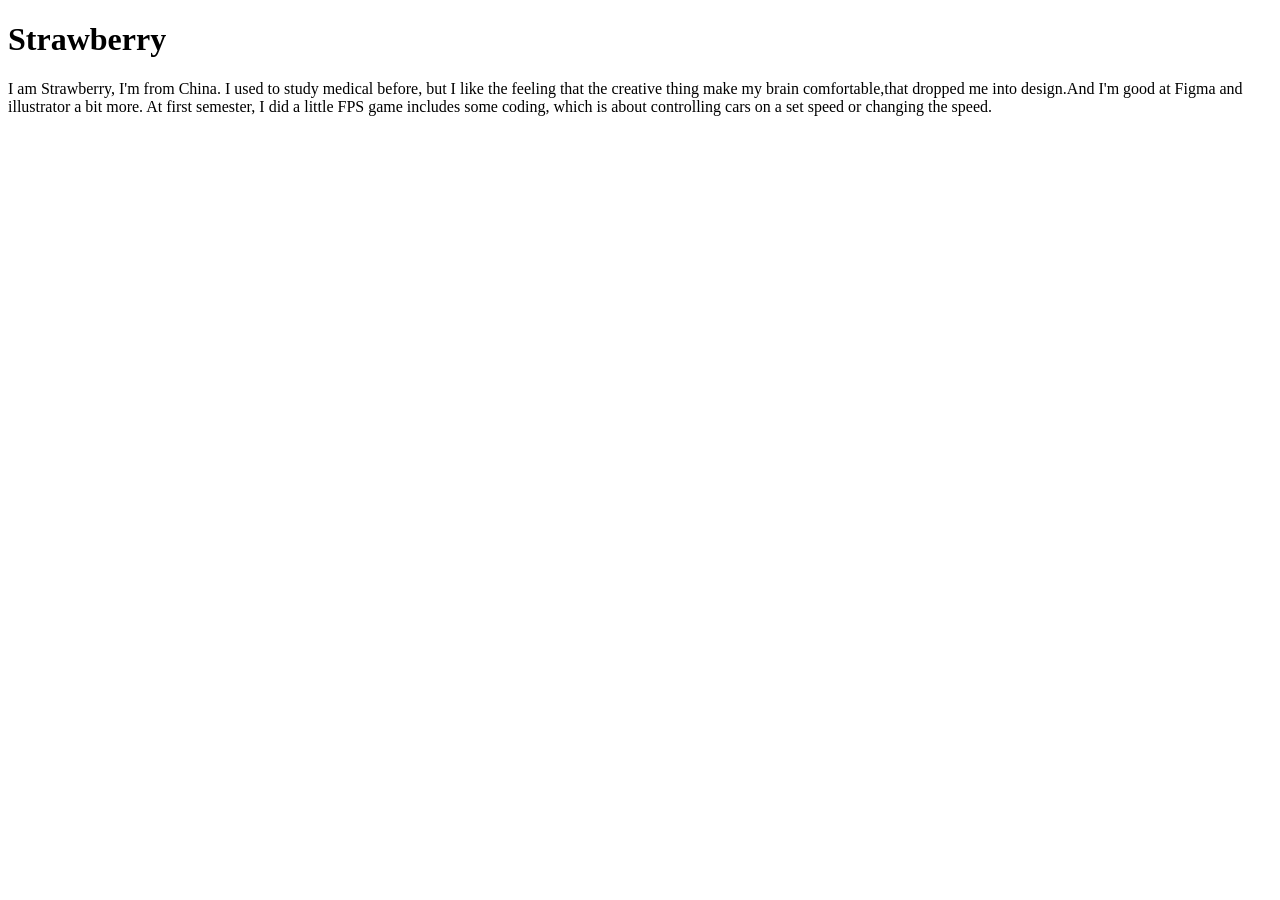
==== Index.html @ 2596ed48 "setup index" ====
<!DOCTYPE html>
<html lang="en">
<head>
    <meta charset="UTF-8">
    <title>Introduction</title>
</head>
<h1>Strawberry</h1>
<body>
I am Strawberry, I'm from China. I used to study medical before, but I like
the feeling that the creative thing make my brain comfortable,that dropped
me into design.And I'm good at Figma and illustrator a bit more. At first
semester, I did a little FPS game includes some coding, which is about
controlling cars on a set speed or changing the speed.
</body>
</html>
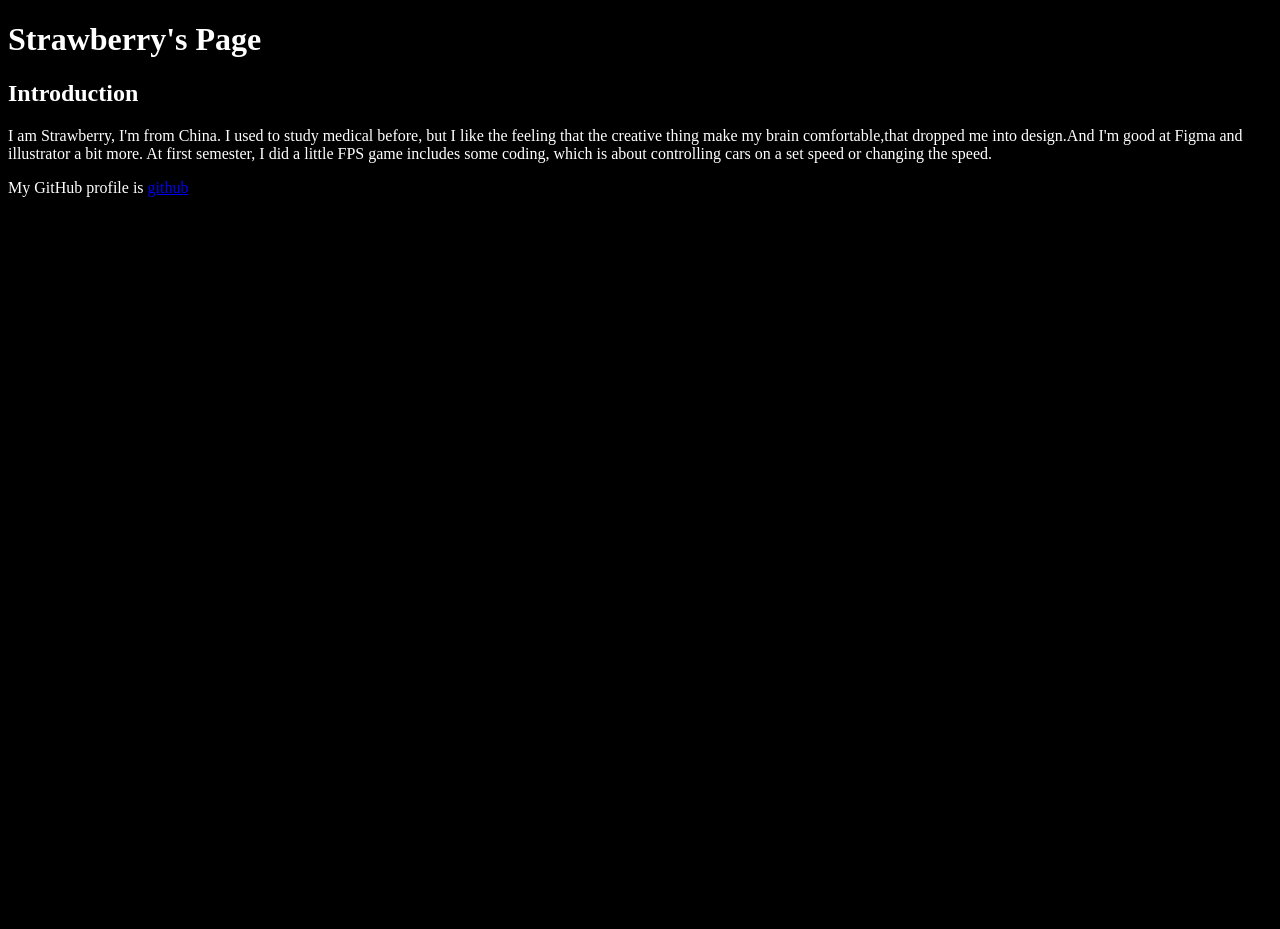
==== commit a8277d80: "setup" ====
--- a/Index.html
+++ b/Index.html
@@ -2,14 +2,27 @@
 <html lang="en">
 <head>
     <meta charset="UTF-8">
+    <link rel="stylesheet" href="reset.css">
+    <link rel="stylesheet" href="style.css">
+    <link rel="icon" type="image/png" href="./assets/icons/favicon.png">
     <title>Introduction</title>
 </head>
-<h1>Strawberry</h1>
 <body>
-I am Strawberry, I'm from China. I used to study medical before, but I like
-the feeling that the creative thing make my brain comfortable,that dropped
-me into design.And I'm good at Figma and illustrator a bit more. At first
-semester, I did a little FPS game includes some coding, which is about
-controlling cars on a set speed or changing the speed.
+<h1>Strawberry's Page</h1>
+
+<section>
+    <h2>Introduction</h2>
+    <p>
+        I am Strawberry, I'm from China. I used to study medical before, but I like
+        the feeling that the creative thing make my brain comfortable,that dropped
+        me into design.And I'm good at Figma and illustrator a bit more. At first
+        semester, I did a little FPS game includes some coding, which is about
+        controlling cars on a set speed or changing the speed.
+    </p>
+</section>
+<section>
+    My GitHub profile is
+    <a href="https://github.com/s4117390" target="_blank">github</a>
+</section>
 </body>
 </html>
--- a/style.css
+++ b/style.css
@@ -0,0 +1,4 @@
+body {
+    background-color: black;
+    color: white;
+}
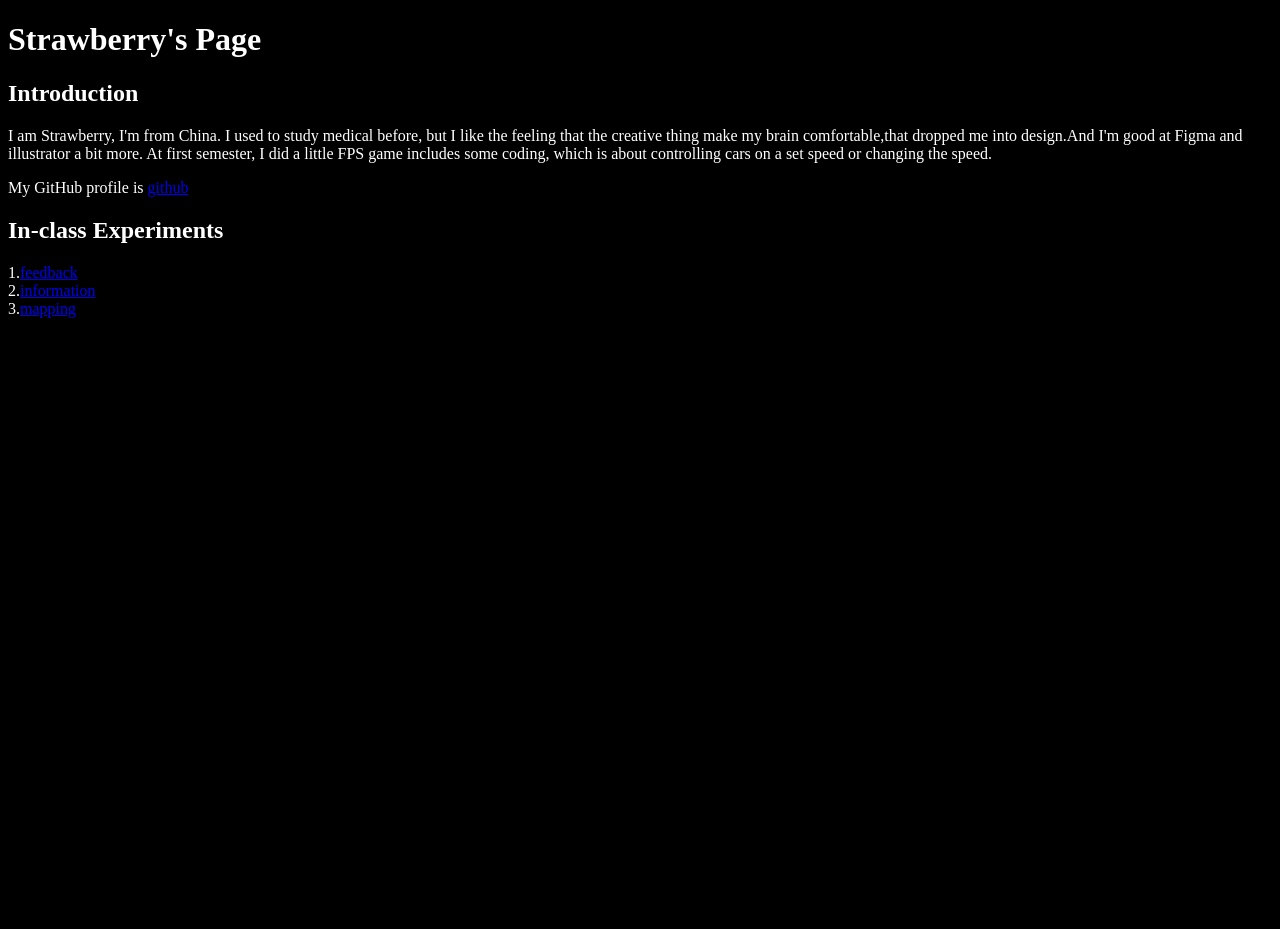
==== commit 2891711f: "setup" ====
--- a/Index.html
+++ b/Index.html
@@ -24,5 +24,19 @@
     My GitHub profile is
     <a href="https://github.com/s4117390" target="_blank">github</a>
 </section>
+
+<h2>In-class Experiments</h2>
+
+<section>
+    1.<a href="./feedbackDesignExperiment" target="_blank">feedback</a>
+</section>
+
+<section>
+    2.<a href="./informationDesignExperiment" target="_blank">information</a>
+</section>
+
+<section>
+    3.<a href="./mappingDesignExperiment" target="_blank">mapping</a>
+</section>
 </body>
 </html>
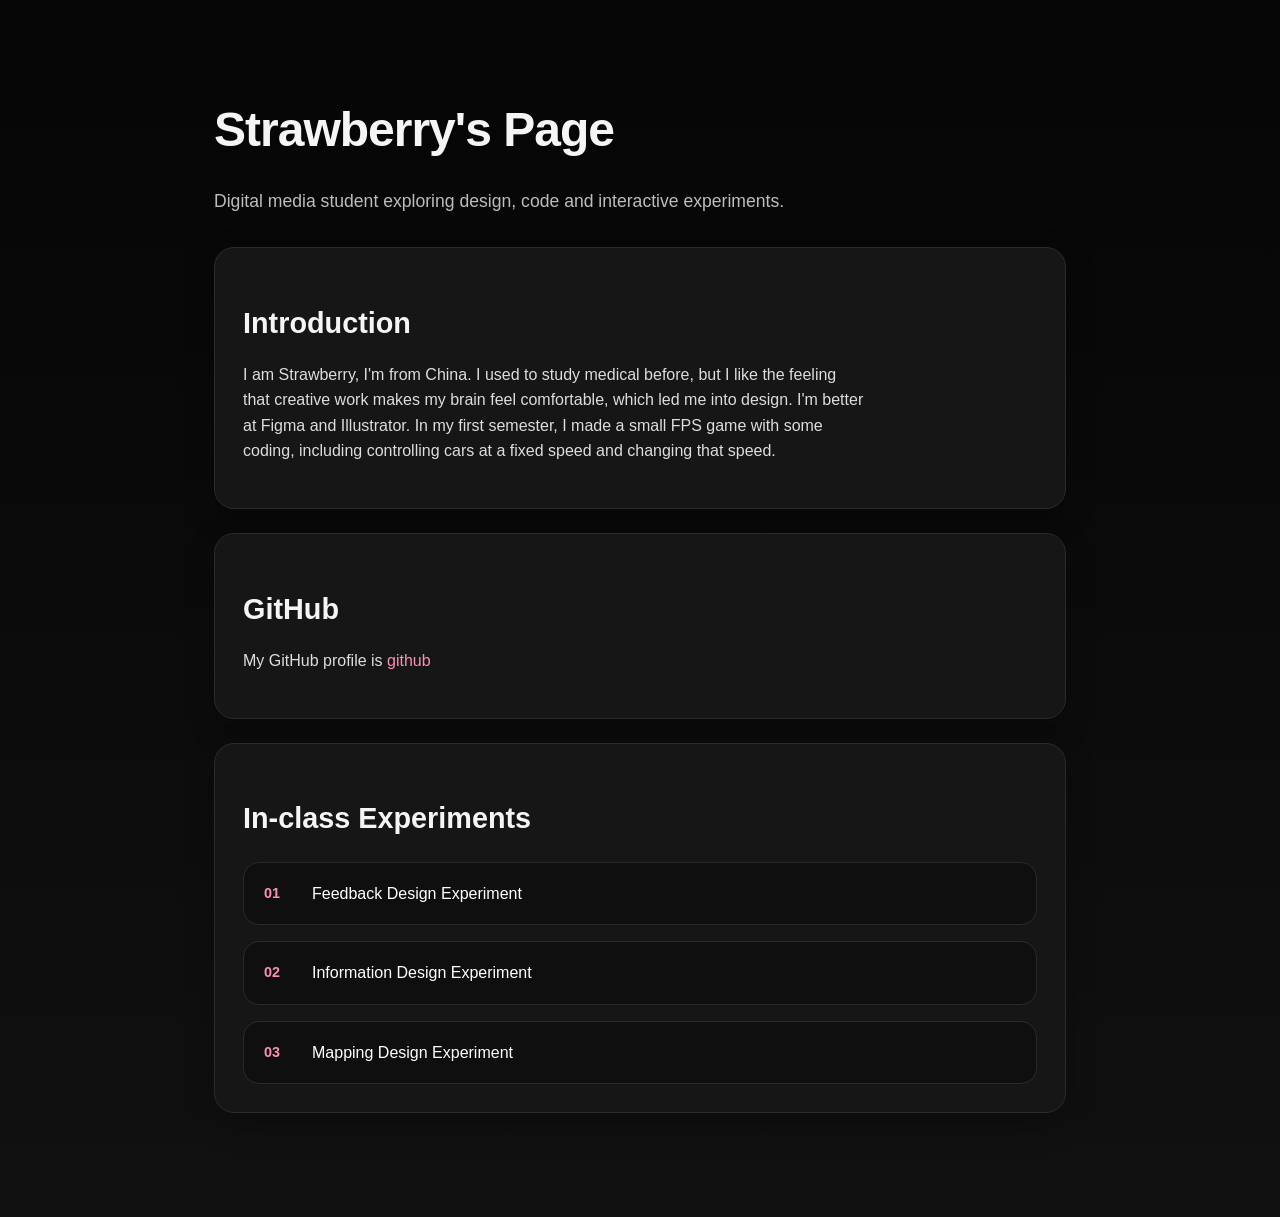
==== commit a531373e: "1" ====
--- a/Index.html
+++ b/Index.html
@@ -8,35 +8,50 @@
     <title>Introduction</title>
 </head>
 <body>
-<h1>Strawberry's Page</h1>
+<main class="page">
+    <header class="hero">
+        <h1>Strawberry's Page</h1>
+        <p class="subtitle">Digital media student exploring design, code and interactive experiments.</p>
+    </header>
 
-<section>
-    <h2>Introduction</h2>
-    <p>
-        I am Strawberry, I'm from China. I used to study medical before, but I like
-        the feeling that the creative thing make my brain comfortable,that dropped
-        me into design.And I'm good at Figma and illustrator a bit more. At first
-        semester, I did a little FPS game includes some coding, which is about
-        controlling cars on a set speed or changing the speed.
-    </p>
-</section>
-<section>
-    My GitHub profile is
-    <a href="https://github.com/s4117390" target="_blank">github</a>
-</section>
+    <section class="card">
+        <h2>Introduction</h2>
+        <p>
+            I am Strawberry, I'm from China. I used to study medical before, but I like
+            the feeling that creative work makes my brain feel comfortable, which led me
+            into design. I'm better at Figma and Illustrator. In my first semester, I made
+            a small FPS game with some coding, including controlling cars at a fixed speed
+            and changing that speed.
+        </p>
+    </section>
 
-<h2>In-class Experiments</h2>
+    <section class="card">
+        <h2>GitHub</h2>
+        <p>
+            My GitHub profile is
+            <a href="https://github.com/s4117390" target="_blank">github</a>
+        </p>
+    </section>
 
-<section>
-    1.<a href="./feedbackDesignExperiment" target="_blank">feedback</a>
-</section>
+    <section class="card">
+        <h2>In-class Experiments</h2>
+        <div class="experiment-list">
+            <a class="experiment-card" href="./feedbackDesignExperiment/toneJS-template-main" target="_blank">
+                <span class="number">01</span>
+                <span class="text">Feedback Design Experiment</span>
+            </a>
 
-<section>
-    2.<a href="./informationDesignExperiment" target="_blank">information</a>
-</section>
+            <a class="experiment-card" href="./informationDesignExperiment/informationDesignExperiment" target="_blank">
+                <span class="number">02</span>
+                <span class="text">Information Design Experiment</span>
+            </a>
 
-<section>
-    3.<a href="./mappingDesignExperiment" target="_blank">mapping</a>
-</section>
+            <a class="experiment-card" href="./mappingDesignExperiment/mappingDesignExperiment" target="_blank">
+                <span class="number">03</span>
+                <span class="text">Mapping Design Experiment</span>
+            </a>
+        </div>
+    </section>
+</main>
 </body>
 </html>
--- a/style.css
+++ b/style.css
@@ -1,4 +1,94 @@
 body {
-    background-color: black;
-    color: white;
+    margin: 0;
+    font-family: Arial, Helvetica, sans-serif;
+    background: linear-gradient(180deg, #050505 0%, #111111 100%);
+    color: #f5f5f5;
+    line-height: 1.6;
+}
+
+.page {
+    max-width: 900px;
+    margin: 0 auto;
+    padding: 60px 24px 80px;
+}
+
+.hero {
+    margin-bottom: 32px;
+}
+
+.hero h1 {
+    font-size: 3rem;
+    margin-bottom: 12px;
+    letter-spacing: -1px;
+}
+
+.subtitle {
+    color: #bdbdbd;
+    font-size: 1.1rem;
+    max-width: 600px;
+}
+
+.card {
+    background: #161616;
+    border: 1px solid #2b2b2b;
+    border-radius: 20px;
+    padding: 28px;
+    margin-bottom: 24px;
+    box-shadow: 0 10px 30px rgba(0, 0, 0, 0.25);
+}
+
+h2 {
+    font-size: 1.8rem;
+    margin-bottom: 16px;
+}
+
+p {
+    color: #dddddd;
+    max-width: 70ch;
+}
+
+a {
+    color: #ff8fb1;
+    text-decoration: none;
+    transition: 0.2s ease;
+}
+
+a:hover {
+    color: #ffd1df;
+    text-decoration: underline;
+}
+
+.experiment-list {
+    display: grid;
+    gap: 16px;
+    margin-top: 20px;
+}
+
+.experiment-card {
+    display: flex;
+    align-items: center;
+    gap: 16px;
+    background: #0f0f0f;
+    border: 1px solid #2a2a2a;
+    border-radius: 16px;
+    padding: 18px 20px;
+    color: #ffffff;
+    text-decoration: none;
+}
+
+.experiment-card:hover {
+    transform: translateY(-2px);
+    border-color: #ff8fb1;
+    text-decoration: none;
+}
+
+.number {
+    font-size: 0.9rem;
+    color: #ff8fb1;
+    font-weight: bold;
+    min-width: 32px;
+}
+
+.text {
+    font-size: 1rem;
 }
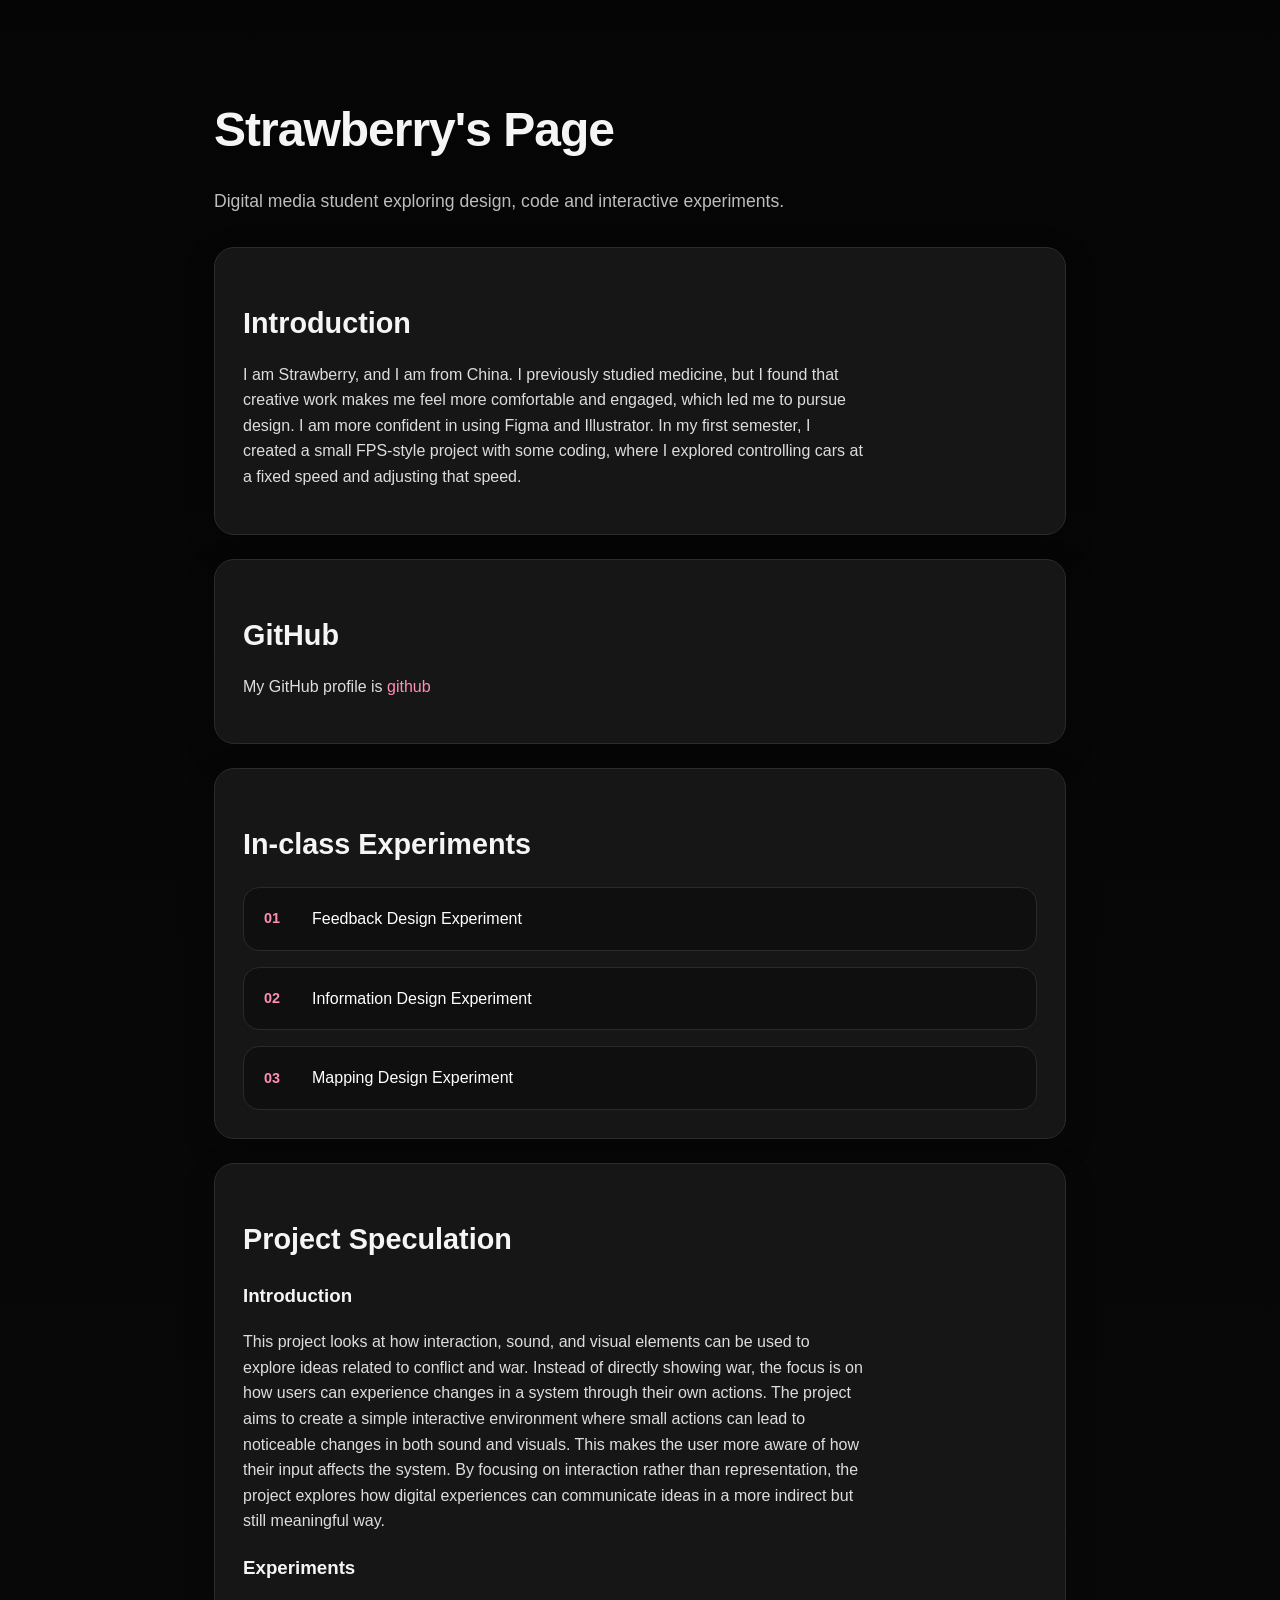
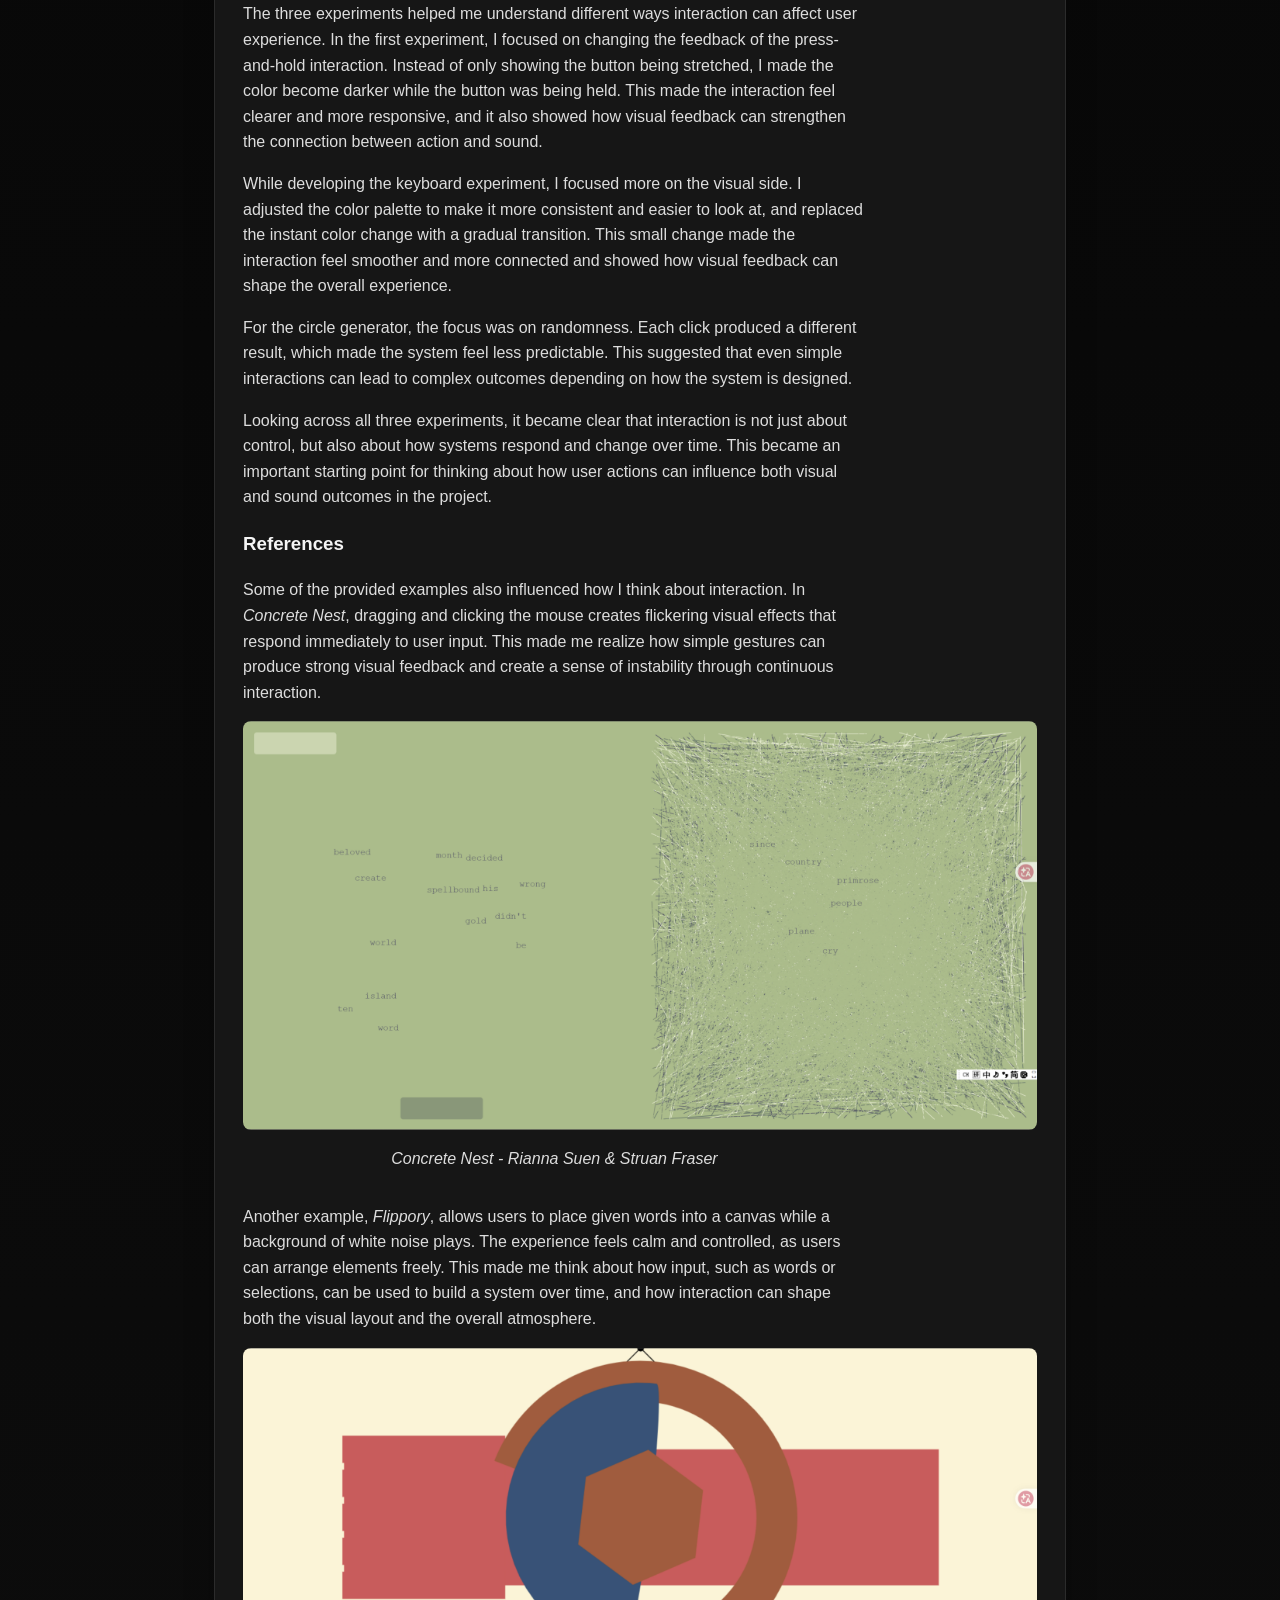
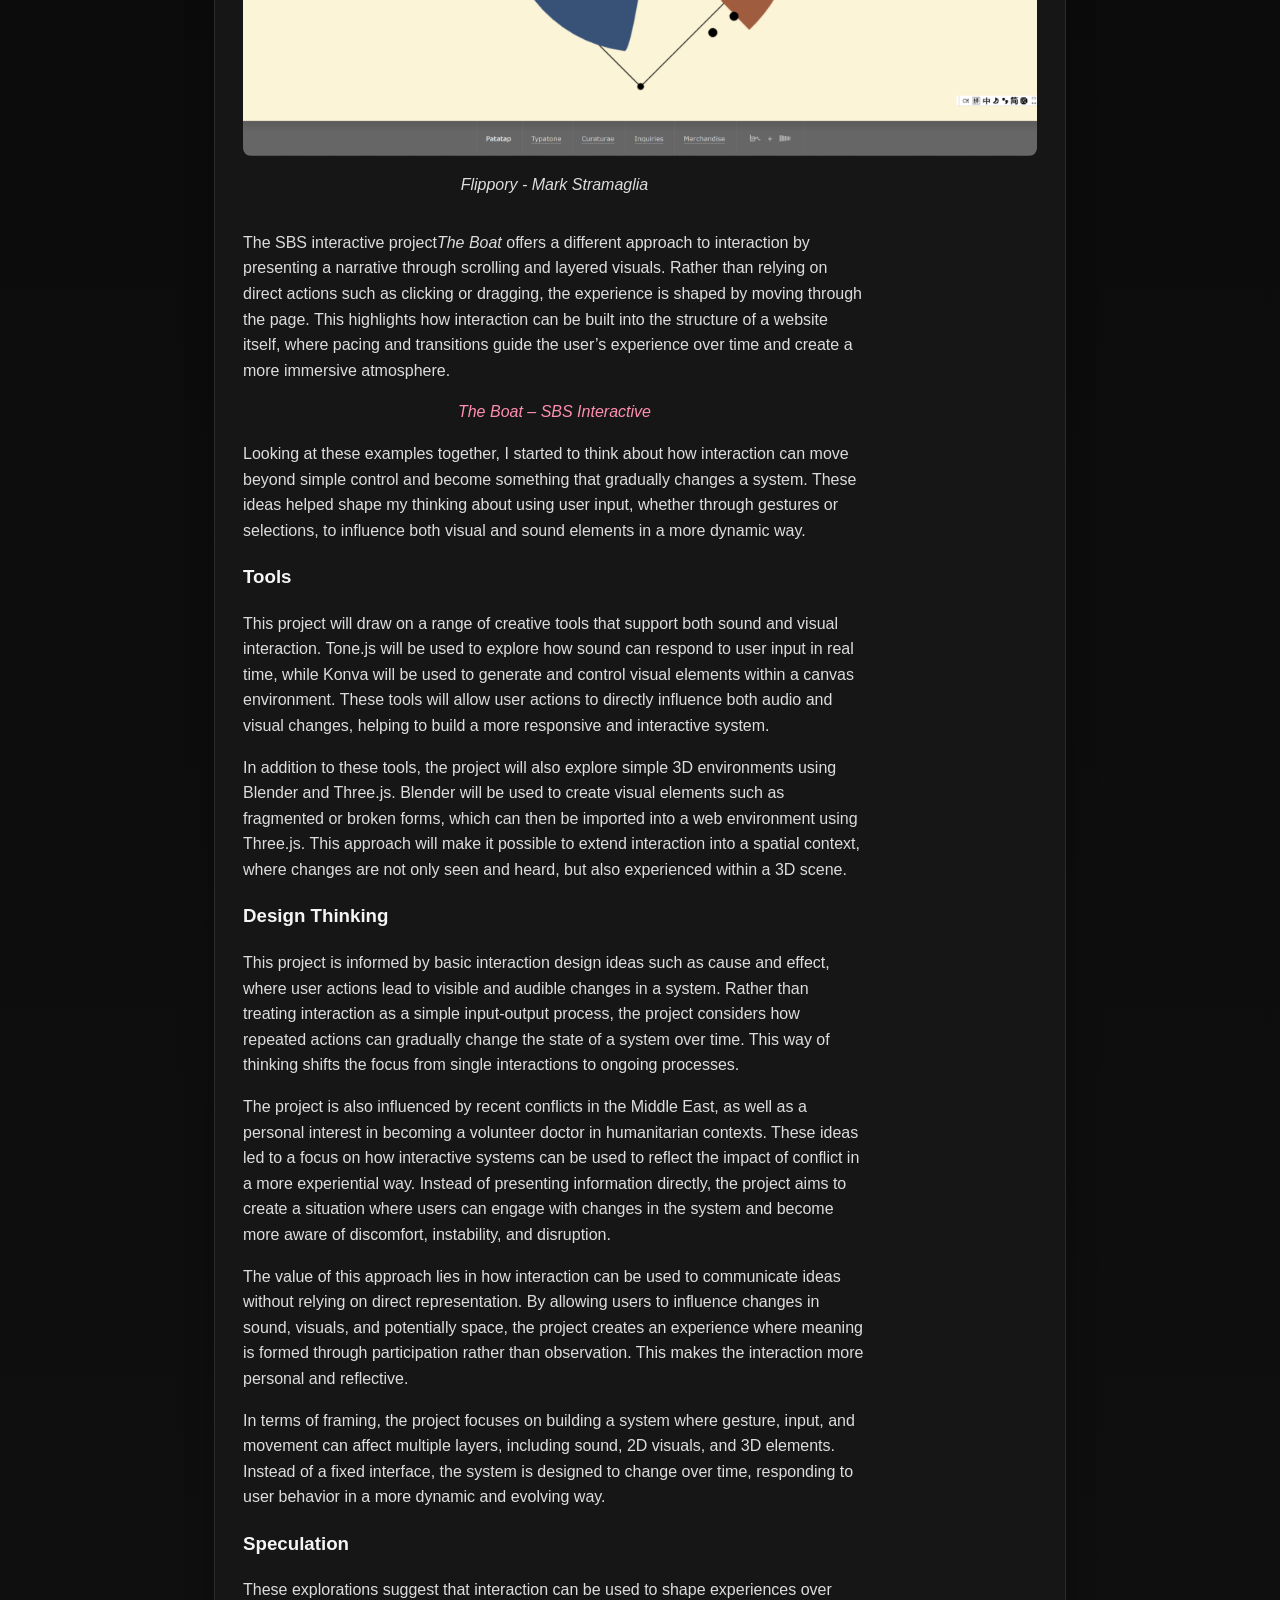
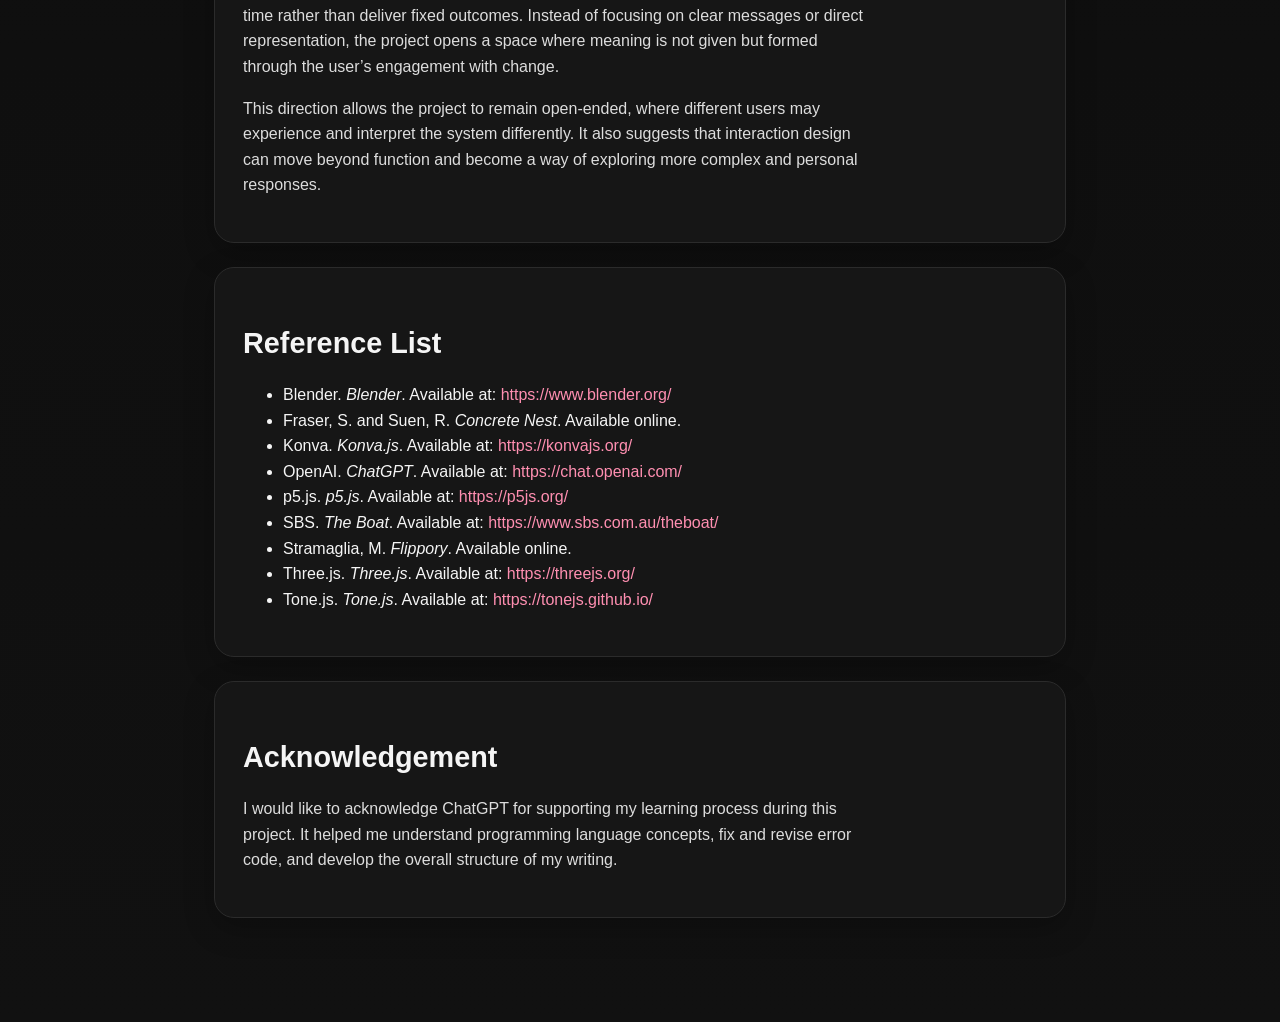
==== commit 5ee66a60: "1" ====
--- a/Index.html
+++ b/Index.html
@@ -17,11 +17,7 @@
     <section class="card">
         <h2>Introduction</h2>
         <p>
-            I am Strawberry, I'm from China. I used to study medical before, but I like
-            the feeling that creative work makes my brain feel comfortable, which led me
-            into design. I'm better at Figma and Illustrator. In my first semester, I made
-            a small FPS game with some coding, including controlling cars at a fixed speed
-            and changing that speed.
+            I am Strawberry, and I am from China. I previously studied medicine, but I found that creative work makes me feel more comfortable and engaged, which led me to pursue design. I am more confident in using Figma and Illustrator. In my first semester, I created a small FPS-style project with some coding, where I explored controlling cars at a fixed speed and adjusting that speed.
         </p>
     </section>
 
@@ -52,6 +48,164 @@
             </a>
         </div>
     </section>
+
+    <section class="card">
+        <h2>Project Speculation</h2>
+
+        <h3>Introduction</h3>
+        <p>
+            This project looks at how interaction, sound, and visual elements can be used to explore ideas related to conflict and war. Instead of directly showing war, the focus is on how users can experience changes in a system through their own actions. The project aims to create a simple interactive environment where small actions can lead to noticeable changes in both sound and visuals. This makes the user more aware of how their input affects the system. By focusing on interaction rather than representation, the project explores how digital experiences can communicate ideas in a more indirect but still meaningful way.
+        </p>
+
+        <h3>Experiments</h3>
+        <p>
+            The three experiments helped me understand different ways interaction can affect user experience. In the first experiment, I focused on changing the feedback of the press-and-hold interaction. Instead of only showing the button being stretched, I made the color become darker while the button was being held. This made the interaction feel clearer and more responsive, and it also showed how visual feedback can strengthen the connection between action and sound.
+        </p>
+        <p>
+            While developing the keyboard experiment, I focused more on the visual side. I adjusted the color palette to make it more consistent and easier to look at, and replaced the instant color change with a gradual transition. This small change made the interaction feel smoother and more connected and showed how visual feedback can shape the overall experience.
+        </p>
+        <p>
+            For the circle generator, the focus was on randomness. Each click produced a different result, which made the system feel less predictable. This suggested that even simple interactions can lead to complex outcomes depending on how the system is designed.
+        </p>
+        <p>
+            Looking across all three experiments, it became clear that interaction is not just about control, but also about how systems respond and change over time. This became an important starting point for thinking about how user actions can influence both visual and sound outcomes in the project.
+        </p>
+
+        <h3>References</h3>
+
+        <p>
+            Some of the provided examples also influenced how I think about interaction. In <em>Concrete Nest</em>, dragging and clicking the mouse creates flickering visual effects that respond immediately to user input. This made me realize how simple gestures can produce strong visual feedback and create a sense of instability through continuous interaction.
+        </p>
+
+        <!-- concrete image -->
+        <div class="reference-item">
+            <img src="./assets/Concrete%20Nest%20-%20Rianna%20Suen%20&%20Struan%20Fraser.png" alt="Flippory">
+
+            <p class="reference-title"><em>Concrete Nest - Rianna Suen & Struan Fraser</em></p>
+        </div>
+
+        <p>
+            Another example, <em>Flippory</em>, allows users to place given words into a canvas while a background of white noise plays. The experience feels calm and controlled, as users can arrange elements freely. This made me think about how input, such as words or selections, can be used to build a system over time, and how interaction can shape both the visual layout and the overall atmosphere.
+        </p>
+
+        <!-- flippory image -->
+        <div class="reference-item">
+            <img src="./assets/Flippory%20-%20Mark%20Stramaglia.png" alt="Concrete Nest">
+
+            <p class="reference-title"><em>Flippory - Mark Stramaglia</em></p>
+
+
+        </div>
+
+
+            <p>
+                The SBS interactive project<em>The Boat</em> offers a different approach to interaction by presenting a narrative through scrolling and layered visuals. Rather than relying on direct actions such as clicking or dragging, the experience is shaped by moving through the page. This highlights how interaction can be built into the structure of a website itself, where pacing and transitions guide the user’s experience over time and create a more immersive atmosphere.
+            </p>
+
+            <p class="reference-title">
+            <em>
+                <a href="https://www.sbs.com.au/theboat/" target="_blank">
+                    The Boat – SBS Interactive
+                </a>
+            </em>
+            </p>
+
+            <p>
+                Looking at these examples together, I started to think about how interaction can move beyond simple control and become something that gradually changes a system. These ideas helped shape my thinking about using user input, whether through gestures or selections, to influence both visual and sound elements in a more dynamic way.
+            </p>
+
+        <h3>Tools</h3>
+        <p>
+            This project will draw on a range of creative tools that support both sound and visual interaction. Tone.js will be used to explore how sound can respond to user input in real time, while Konva will be used to generate and control visual elements within a canvas environment. These tools will allow user actions to directly influence both audio and visual changes, helping to build a more responsive and interactive system.
+        </p>
+        <p>
+            In addition to these tools, the project will also explore simple 3D environments using Blender and Three.js. Blender will be used to create visual elements such as fragmented or broken forms, which can then be imported into a web environment using Three.js. This approach will make it possible to extend interaction into a spatial context, where changes are not only seen and heard, but also experienced within a 3D scene.
+        </p>
+
+        <h3>Design Thinking</h3>
+        <p>
+            This project is informed by basic interaction design ideas such as cause and effect, where user actions lead to visible and audible changes in a system. Rather than treating interaction as a simple input-output process, the project considers how repeated actions can gradually change the state of a system over time. This way of thinking shifts the focus from single interactions to ongoing processes.
+        </p>
+
+        <p>
+            The project is also influenced by recent conflicts in the Middle East, as well as a personal interest in becoming a volunteer doctor in humanitarian contexts. These ideas led to a focus on how interactive systems can be used to reflect the impact of conflict in a more experiential way. Instead of presenting information directly, the project aims to create a situation where users can engage with changes in the system and become more aware of discomfort, instability, and disruption.
+        </p>
+
+        <p>
+            The value of this approach lies in how interaction can be used to communicate ideas without relying on direct representation. By allowing users to influence changes in sound, visuals, and potentially space, the project creates an experience where meaning is formed through participation rather than observation. This makes the interaction more personal and reflective.
+        </p>
+
+        <p>
+            In terms of framing, the project focuses on building a system where gesture, input, and movement can affect multiple layers, including sound, 2D visuals, and 3D elements. Instead of a fixed interface, the system is designed to change over time, responding to user behavior in a more dynamic and evolving way.
+        </p>
+
+        <h3>Speculation</h3>
+        <p>
+            These explorations suggest that interaction can be used to shape experiences over time rather than deliver fixed outcomes. Instead of focusing on clear messages or direct representation, the project opens a space where meaning is not given but formed through the user’s engagement with change.
+        </p>
+
+        <p>
+            This direction allows the project to remain open-ended, where different users may experience and interpret the system differently. It also suggests that interaction design can move beyond function and become a way of exploring more complex and personal responses.
+        </p>
+
+    </section>
+
+    <section class="card">
+        <h2>Reference List</h2>
+
+        <ul class="reference-list">
+            <li>
+                Blender. <em>Blender</em>. Available at:
+                <a href="https://www.blender.org/" target="_blank">https://www.blender.org/</a>
+            </li>
+
+            <li>
+                Fraser, S. and Suen, R. <em>Concrete Nest</em>. Available online.
+            </li>
+
+            <li>
+                Konva. <em>Konva.js</em>. Available at:
+                <a href="https://konvajs.org/" target="_blank">https://konvajs.org/</a>
+            </li>
+
+            <li>
+                OpenAI. <em>ChatGPT</em>. Available at:
+                <a href="https://chat.openai.com/" target="_blank">https://chat.openai.com/</a>
+            </li>
+
+            <li>
+                p5.js. <em>p5.js</em>. Available at:
+                <a href="https://p5js.org/" target="_blank">https://p5js.org/</a>
+            </li>
+
+            <li>
+                SBS. <em>The Boat</em>. Available at:
+                <a href="https://www.sbs.com.au/theboat/" target="_blank">https://www.sbs.com.au/theboat/</a>
+            </li>
+
+            <li>
+                Stramaglia, M. <em>Flippory</em>. Available online.
+            </li>
+
+            <li>
+                Three.js. <em>Three.js</em>. Available at:
+                <a href="https://threejs.org/" target="_blank">https://threejs.org/</a>
+            </li>
+
+            <li>
+                Tone.js. <em>Tone.js</em>. Available at:
+                <a href="https://tonejs.github.io/" target="_blank">https://tonejs.github.io/</a>
+            </li>
+        </ul>
+    </section>
+
+    <section class="card">
+        <h2>Acknowledgement</h2>
+        <p>
+            I would like to acknowledge ChatGPT for supporting my learning process during this project. It helped me understand programming language concepts, fix and revise error code, and develop the overall structure of my writing.
+        </p>
+    </section>
+
 </main>
 </body>
 </html>
--- a/style.css
+++ b/style.css
@@ -91,4 +91,20 @@
 
 .text {
     font-size: 1rem;
+}
+
+.reference-item {
+    margin-bottom: 2rem;
+}
+
+.reference-item img {
+    width: 100%;
+    border-radius: 8px;
+    margin-bottom: 0.8rem;
+}
+
+.reference-title {
+    text-align: center;
+    font-style: italic;
+    margin-bottom: 0.5rem;
 }
